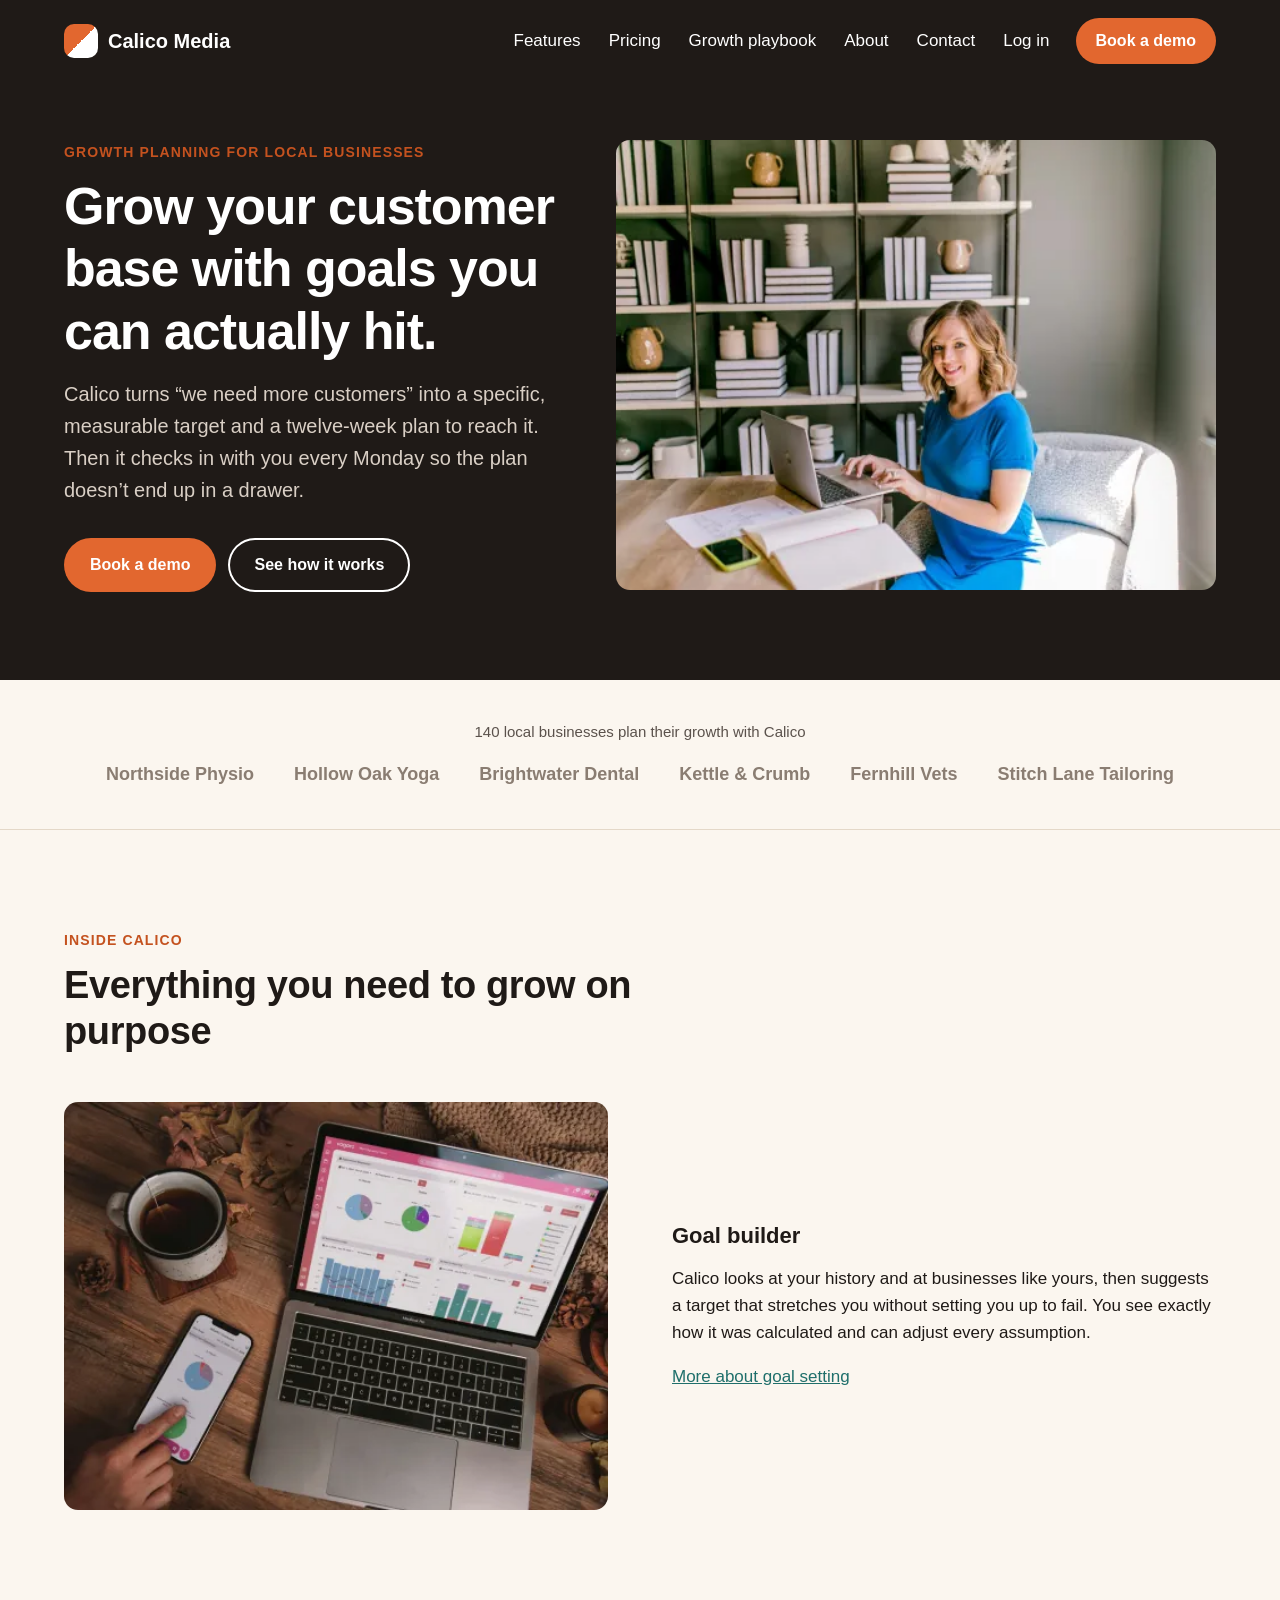
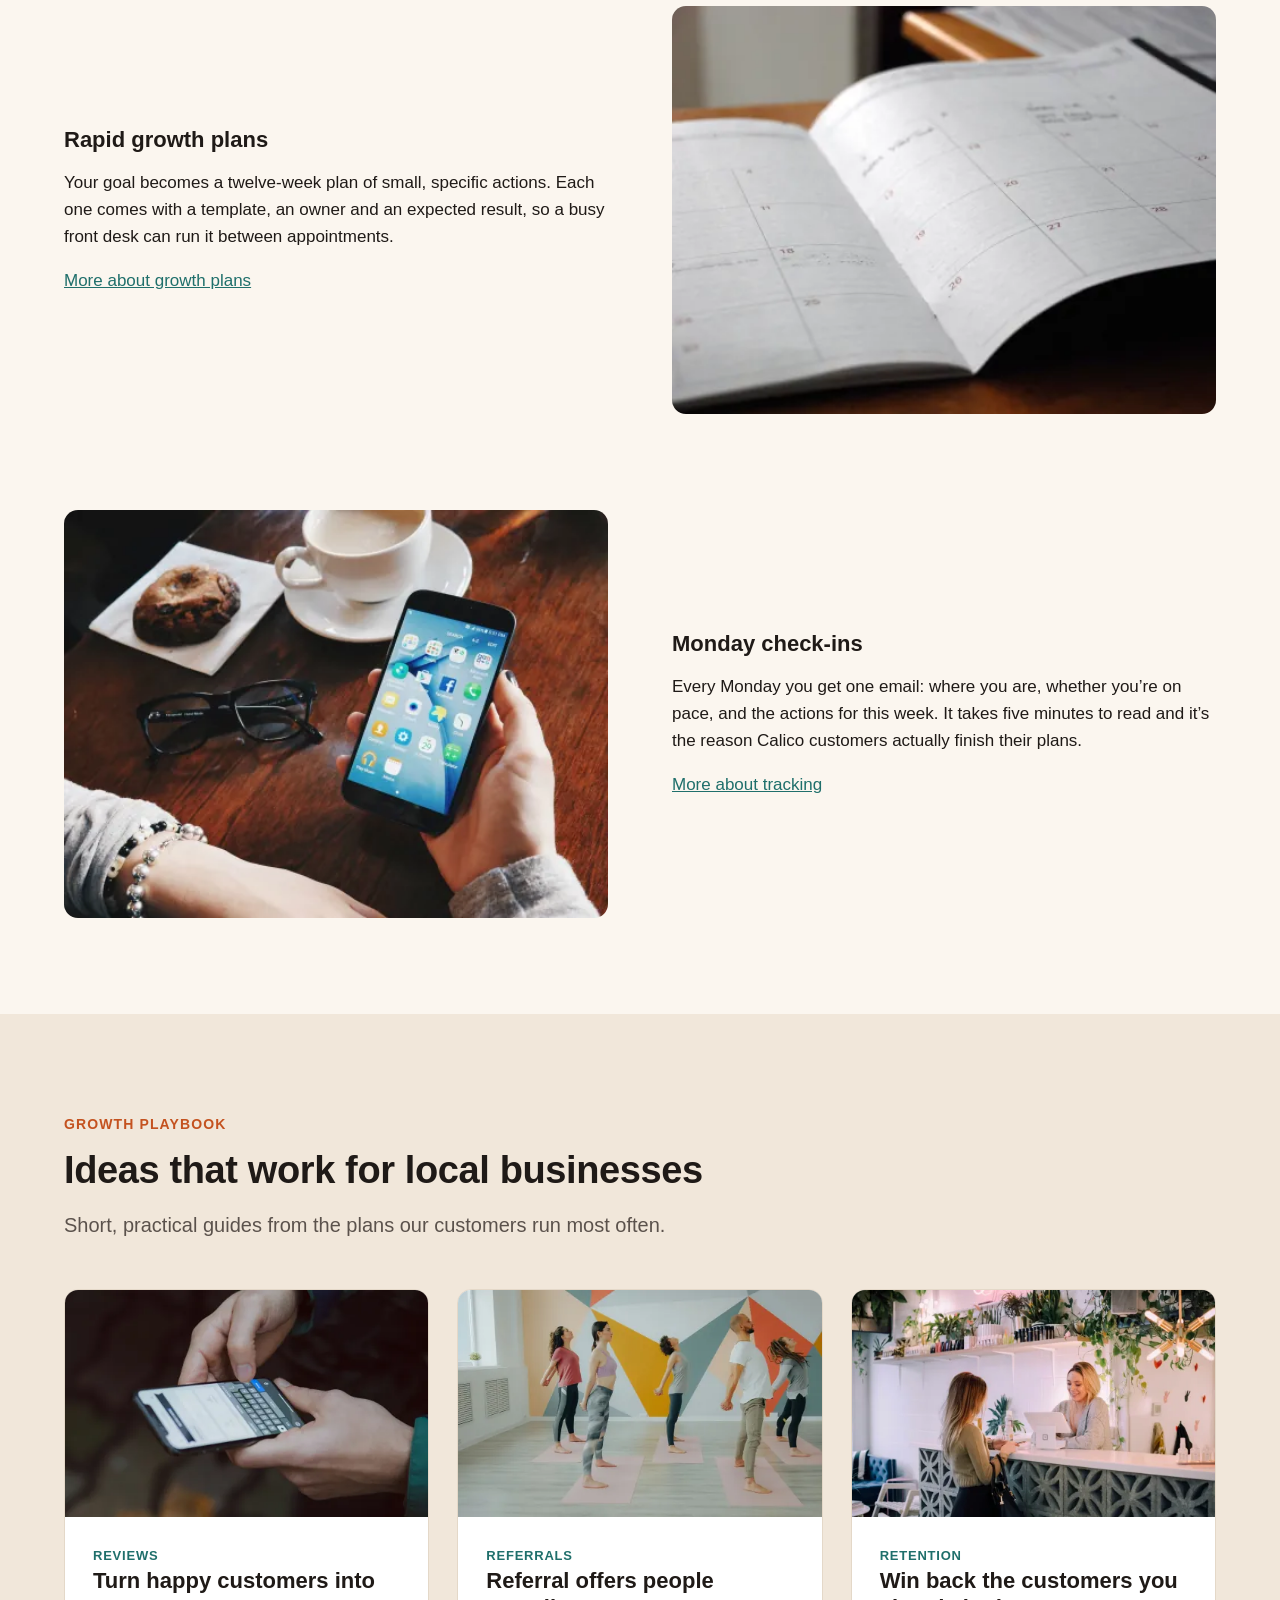
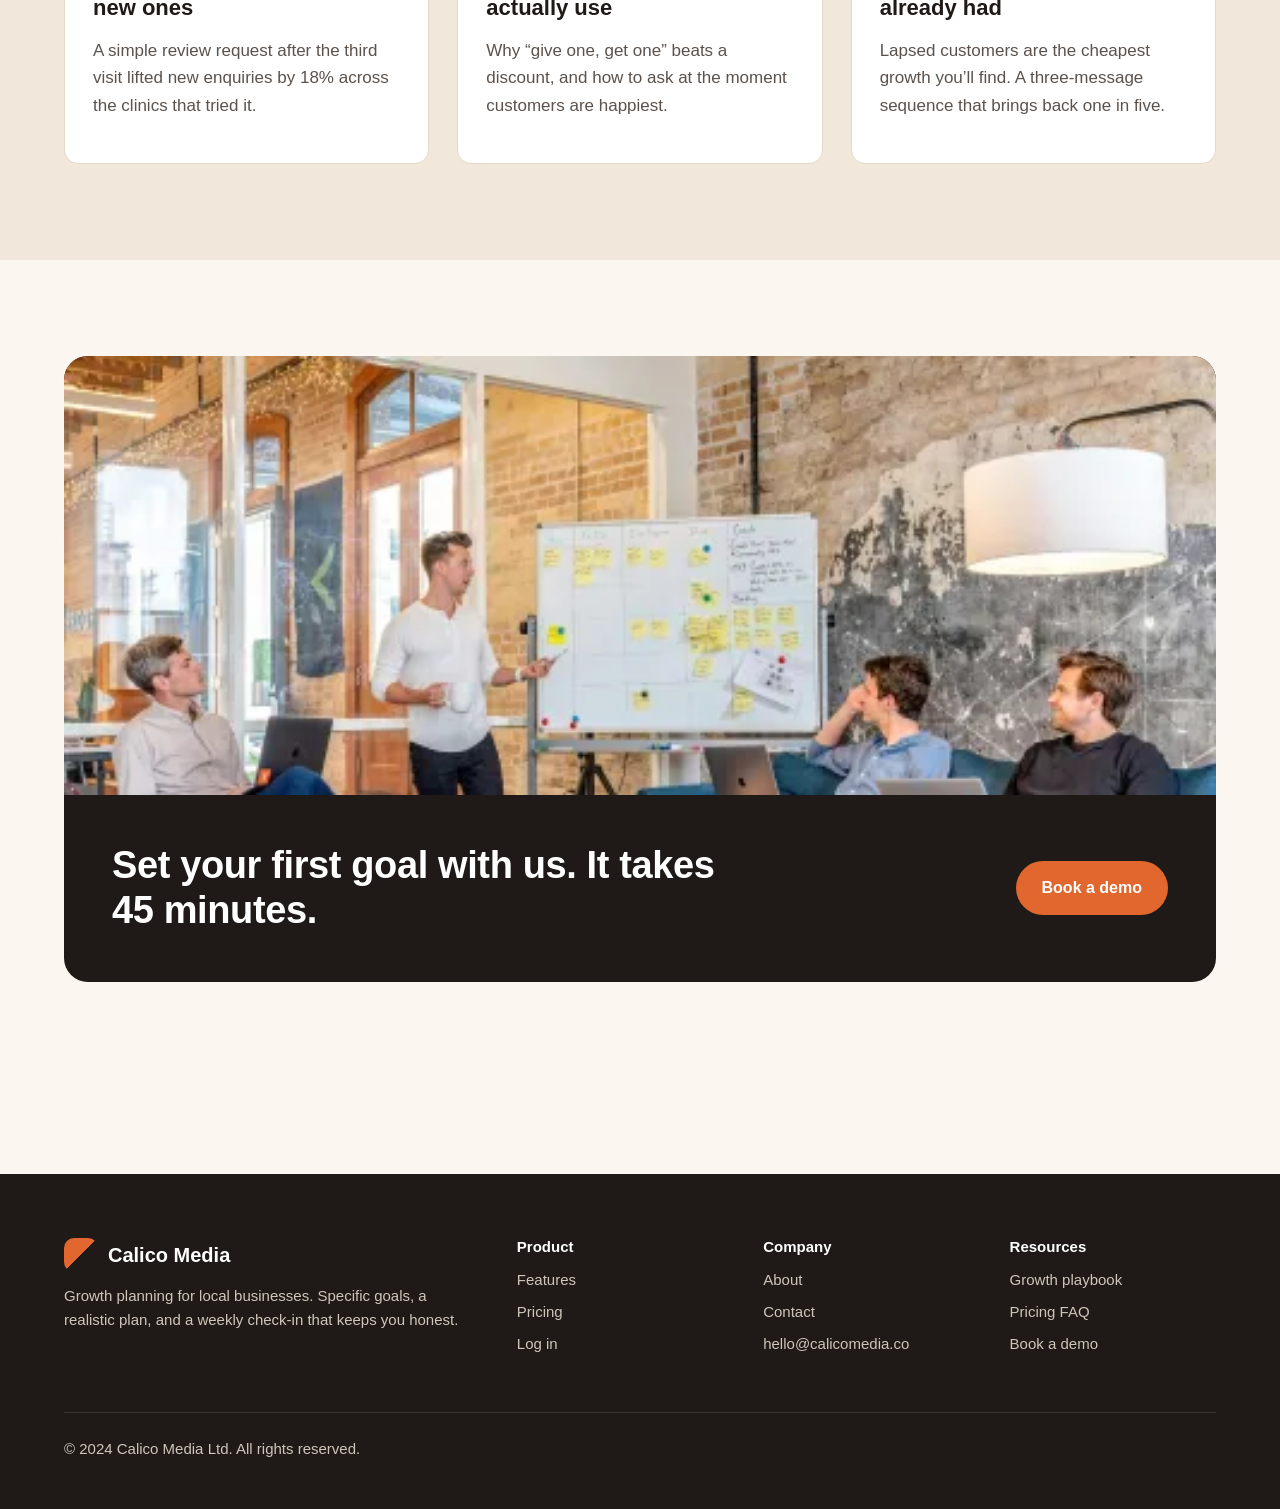
==== public/index.html @ 6758a140 "Update Page Weight" ====
<!DOCTYPE html>
<html lang="en">
<head>
  <meta charset="utf-8">
  <meta name="viewport" content="width=device-width, initial-scale=1">
  <title>Calico Media | Growth planning for local businesses</title>
  <meta name="description" content="Calico helps local businesses grow their customer base with specific, measurable, realistic goals and a rapid growth plan you can run every week.">
  <link rel="stylesheet" href="css/styles.css">
</head>
<body>
  <header class="site-header site-header--home">
    <div class="container">
      <a class="logo" href="index.html"><span class="logo-mark"></span>Calico Media</a>
      <nav aria-label="Main">
        <ul class="nav-links">
          <li><a href="features.html">Features</a></li>
          <li><a href="pricing.html">Pricing</a></li>
          <li><a href="#playbook">Growth playbook</a></li>
          <li><a href="about.html">About</a></li>
          <li><a href="contact.html">Contact</a></li>
          <li><a href="https://app.calicomedia.co/login">Log in</a></li>
          <li><a class="btn" href="contact.html">Book a demo</a></li>
        </ul>
      </nav>
    </div>
  </header>

  <main>
    <section class="hero">
      <div class="container hero-inner">
        <div class="hero-text">
          <span class="eyebrow">Growth planning for local businesses</span>
          <h1>Grow your customer base with goals you can actually hit.</h1>
          <p class="lead">Calico turns &ldquo;we need more customers&rdquo; into a specific, measurable target and a twelve-week plan to reach it. Then it checks in with you every Monday so the plan doesn&rsquo;t end up in a drawer.</p>
          <div class="hero-actions">
            <a class="btn" href="contact.html">Book a demo</a>
            <a class="btn btn--ghost" href="features.html">See how it works</a>
          </div>
        </div>
        <div class="hero-media">
          <img class="hero-image" src="images/hero-weekly-plan.jpg" srcset="images/hero-weekly-plan-480.webp 480w, images/hero-weekly-plan-960.webp 960w, images/hero-weekly-plan-1440.webp 1440w" sizes="(max-width: 1024px) calc(100vw - 48px), 600px" alt="A business owner at her desk with a laptop and an open planner" fetchpriority="high" decoding="async">
        </div>
      </div>
    </section>

    <section class="trust">
      <div class="container">
        <p>140 local businesses plan their growth with Calico</p>
        <ul class="trust-list">
          <li>Northside Physio</li>
          <li>Hollow Oak Yoga</li>
          <li>Brightwater Dental</li>
          <li>Kettle &amp; Crumb</li>
          <li>Fernhill Vets</li>
          <li>Stitch Lane Tailoring</li>
        </ul>
      </div>
    </section>

    <section class="section">
      <div class="container">
        <div class="section-intro">
          <span class="eyebrow">Inside Calico</span>
          <h2>Everything you need to grow on purpose</h2>
        </div>

        <div class="feature-row">
          <div class="feature-media">
            <img src="images/feature-goal-builder.jpg" srcset="images/feature-goal-builder-480.webp 480w, images/feature-goal-builder-960.webp 960w, images/feature-goal-builder-1440.webp 1440w" sizes="(max-width: 768px) calc(100vw - 48px), (max-width: 1199px) calc((100vw - 112px) / 2), 544px" alt="Growth charts on a laptop and phone beside a cup of tea" loading="lazy" decoding="async">
          </div>
          <div>
            <h3>Goal builder</h3>
            <p>Calico looks at your history and at businesses like yours, then suggests a target that stretches you without setting you up to fail. You see exactly how it was calculated and can adjust every assumption.</p>
            <a href="features.html">More about goal setting</a>
          </div>
        </div>

        <div class="feature-row feature-row--reverse">
          <div class="feature-media">
            <img src="images/feature-growth-plan.jpg" srcset="images/feature-growth-plan-480.webp 480w, images/feature-growth-plan-960.webp 960w, images/feature-growth-plan-1440.webp 1440w" sizes="(max-width: 768px) calc(100vw - 48px), (max-width: 1199px) calc((100vw - 112px) / 2), 544px" alt="An open planner showing the weeks ahead" loading="lazy" decoding="async">
          </div>
          <div>
            <h3>Rapid growth plans</h3>
            <p>Your goal becomes a twelve-week plan of small, specific actions. Each one comes with a template, an owner and an expected result, so a busy front desk can run it between appointments.</p>
            <a href="features.html">More about growth plans</a>
          </div>
        </div>

        <div class="feature-row">
          <div class="feature-media">
            <img src="images/feature-monday-checkin.jpg" srcset="images/feature-monday-checkin-480.webp 480w, images/feature-monday-checkin-960.webp 960w, images/feature-monday-checkin-1440.webp 1440w" sizes="(max-width: 768px) calc(100vw - 48px), (max-width: 1199px) calc((100vw - 112px) / 2), 544px" alt="Checking a phone over coffee on a Monday morning" loading="lazy" decoding="async">
          </div>
          <div>
            <h3>Monday check-ins</h3>
            <p>Every Monday you get one email: where you are, whether you&rsquo;re on pace, and the actions for this week. It takes five minutes to read and it&rsquo;s the reason Calico customers actually finish their plans.</p>
            <a href="features.html">More about tracking</a>
          </div>
        </div>
      </div>
    </section>

    <section class="section section--sand" id="playbook">
      <div class="container">
        <div class="section-intro">
          <span class="eyebrow">Growth playbook</span>
          <h2>Ideas that work for local businesses</h2>
          <p class="lead">Short, practical guides from the plans our customers run most often.</p>
        </div>
        <div class="playbook-grid">
          <article class="card">
            <img src="images/playbook-reviews.jpg" srcset="images/playbook-reviews-480.webp 480w, images/playbook-reviews-960.webp 960w, images/playbook-reviews-1440.webp 1440w" sizes="(max-width: 768px) calc(100vw - 48px), (max-width: 1199px) calc((100vw - 104px) / 3), 365px" alt="A customer typing a review on their phone" loading="lazy" decoding="async">
            <div class="card-body">
              <span class="card-tag">Reviews</span>
              <h3>Turn happy customers into new ones</h3>
              <p>A simple review request after the third visit lifted new enquiries by 18% across the clinics that tried it.</p>
            </div>
          </article>
          <article class="card">
            <img src="images/playbook-referrals.jpg" srcset="images/playbook-referrals-480.webp 480w, images/playbook-referrals-960.webp 960w, images/playbook-referrals-1440.webp 1440w" sizes="(max-width: 768px) calc(100vw - 48px), (max-width: 1199px) calc((100vw - 104px) / 3), 365px" alt="A group class stretching together in a yoga studio" loading="lazy" decoding="async">
            <div class="card-body">
              <span class="card-tag">Referrals</span>
              <h3>Referral offers people actually use</h3>
              <p>Why &ldquo;give one, get one&rdquo; beats a discount, and how to ask at the moment customers are happiest.</p>
            </div>
          </article>
          <article class="card">
            <img src="images/playbook-rebooking.jpg" srcset="images/playbook-rebooking-480.webp 480w, images/playbook-rebooking-960.webp 960w, images/playbook-rebooking-1440.webp 1440w" sizes="(max-width: 768px) calc(100vw - 48px), (max-width: 1199px) calc((100vw - 104px) / 3), 365px" alt="A customer at the front desk booking her next visit" loading="lazy" decoding="async">
            <div class="card-body">
              <span class="card-tag">Retention</span>
              <h3>Win back the customers you already had</h3>
              <p>Lapsed customers are the cheapest growth you&rsquo;ll find. A three-message sequence that brings back one in five.</p>
            </div>
          </article>
        </div>
      </div>
    </section>

    <section class="section">
      <div class="container">
        <div class="cta-band">
          <img src="images/team-workshop.jpg" srcset="images/team-workshop-480.webp 480w, images/team-workshop-960.webp 960w, images/team-workshop-1440.webp 1440w" sizes="(max-width: 1199px) calc(100vw - 48px), 1152px" alt="The Calico Media team planning around a whiteboard" loading="lazy" decoding="async">
          <div class="cta-body">
            <h2>Set your first goal with us. It takes 45 minutes.</h2>
            <a class="btn" href="contact.html">Book a demo</a>
          </div>
        </div>
      </div>
    </section>
  </main>

  <footer class="site-footer">
    <div class="container">
      <div class="footer-grid">
        <div>
          <a class="logo" href="index.html"><span class="logo-mark"></span>Calico Media</a>
          <p>Growth planning for local businesses. Specific goals, a realistic plan, and a weekly check-in that keeps you honest.</p>
        </div>
        <div>
          <h4>Product</h4>
          <ul>
            <li><a href="features.html">Features</a></li>
            <li><a href="pricing.html">Pricing</a></li>
            <li><a href="https://app.calicomedia.co/login">Log in</a></li>
          </ul>
        </div>
        <div>
          <h4>Company</h4>
          <ul>
            <li><a href="about.html">About</a></li>
            <li><a href="contact.html">Contact</a></li>
            <li><a href="mailto:hello@calicomedia.co">hello@calicomedia.co</a></li>
          </ul>
        </div>
        <div>
          <h4>Resources</h4>
          <ul>
            <li><a href="index.html#playbook">Growth playbook</a></li>
            <li><a href="pricing.html#faq">Pricing FAQ</a></li>
            <li><a href="contact.html">Book a demo</a></li>
          </ul>
        </div>
      </div>
      <div class="footer-bottom">
        <p>&copy; 2024 Calico Media Ltd. All rights reserved.</p>
      </div>
    </div>
  </footer>
</body>
</html>
---- public/css/styles.css ----
/* Calico Media marketing site */

@font-face {
  font-family: 'Inter';
  font-style: normal;
  font-weight: 100 900;
  font-display: swap;
  src: url('../fonts/inter-latin-variable.woff2') format('woff2');
}

:root {
  --ink: #1f1a17;
  --ink-soft: #5b524c;
  --cream: #fbf6ef;
  --sand: #f1e7da;
  --white: #ffffff;
  --orange: #e2672f;
  --orange-dark: #c4521f;
  --teal: #1f6f6b;
  --line: #e4d8c8;
  --radius: 14px;
}

*,
*::before,
*::after {
  box-sizing: border-box;
}

body {
  margin: 0;
  font-family: 'Inter', -apple-system, BlinkMacSystemFont, 'Segoe UI', sans-serif;
  font-weight: 400;
  font-size: 17px;
  line-height: 1.6;
  color: var(--ink);
  background: var(--cream);
}

h1,
h2,
h3,
h4 {
  font-weight: 700;
  line-height: 1.2;
  margin: 0 0 16px;
}

h1 {
  font-size: 52px;
  letter-spacing: -0.02em;
}

h2 {
  font-size: 38px;
  letter-spacing: -0.01em;
}

h3 {
  font-size: 22px;
}

p {
  margin: 0 0 16px;
}

a {
  color: var(--teal);
}

img {
  max-width: 100%;
}

.container {
  max-width: 1200px;
  margin: 0 auto;
  padding: 0 24px;
}

.section {
  padding: 96px 0;
}

.section--sand {
  background: var(--sand);
}

.eyebrow {
  display: inline-block;
  font-size: 14px;
  font-weight: 700;
  letter-spacing: 0.08em;
  text-transform: uppercase;
  color: var(--orange-dark);
  margin-bottom: 12px;
}

.lead {
  font-size: 20px;
  color: var(--ink-soft);
  max-width: 640px;
}

.section-intro {
  max-width: 680px;
  margin-bottom: 48px;
}

.btn {
  display: inline-block;
  padding: 14px 26px;
  border-radius: 999px;
  background: var(--orange);
  color: var(--white);
  font-weight: 700;
  text-decoration: none;
  border: 0;
  font-size: 16px;
  font-family: inherit;
  cursor: pointer;
}

.btn:hover {
  background: var(--orange-dark);
}

.btn--ghost {
  background: transparent;
  color: inherit;
  box-shadow: inset 0 0 0 2px currentColor;
}

.btn--ghost:hover {
  background: rgba(255, 255, 255, 0.1);
}

/* Header */

.site-header {
  background: var(--white);
  border-bottom: 1px solid var(--line);
}

.site-header .container {
  display: flex;
  flex-wrap: wrap;
  align-items: center;
  justify-content: space-between;
  gap: 12px 32px;
  padding-top: 18px;
  padding-bottom: 18px;
}

.logo {
  display: flex;
  align-items: center;
  gap: 10px;
  flex-shrink: 0;
  font-size: 20px;
  font-weight: 700;
  color: var(--ink);
  text-decoration: none;
}

.logo-mark {
  width: 34px;
  height: 34px;
  border-radius: 10px;
  background: linear-gradient(135deg, var(--orange) 0%, var(--orange) 50%, var(--ink) 50%, var(--ink) 100%);
}

.nav-links {
  display: flex;
  flex-wrap: wrap;
  align-items: center;
  gap: 8px 28px;
  list-style: none;
  margin: 0;
  padding: 0;
}

.nav-links a {
  color: var(--ink);
  text-decoration: none;
}

.nav-links a:hover,
.nav-links a[aria-current='page'] {
  color: var(--orange-dark);
}

.site-header--home {
  background: var(--ink);
  border-bottom: 0;
}

.site-header--home .logo,
.site-header--home .nav-links a {
  color: var(--white);
}

.site-header--home .logo-mark {
  background: linear-gradient(135deg, var(--orange) 0%, var(--orange) 50%, var(--white) 50%, var(--white) 100%);
}

.site-header--home .container {
  flex-wrap: nowrap;
}

.site-header--home nav {
  min-width: 0;
}

.site-header--home .nav-links {
  flex-wrap: nowrap;
  gap: 0;
}

.site-header--home .nav-links li {
  min-width: 0;
}

.site-header--home .nav-links a {
  display: block;
  padding: 0 14px;
  white-space: nowrap;
}

.site-header--home .nav-links li:last-child {
  flex-shrink: 0;
}

.site-header--home .nav-links .btn {
  margin-left: 12px;
  padding: 10px 20px;
}

/* Home hero */

.hero {
  background: var(--ink);
  color: var(--white);
  padding: 56px 0 88px;
}

.hero-inner {
  display: flex;
  align-items: center;
  gap: 56px;
}

.hero-text {
  flex: 1;
}

.hero-text .lead {
  color: #d9cfc5;
}

.hero-actions {
  display: flex;
  flex-wrap: wrap;
  gap: 12px;
  margin-top: 32px;
}

.hero-media {
  width: 600px;
  flex-shrink: 0;
}

.hero-image {
  width: 100%;
  aspect-ratio: 4 / 3;
  object-fit: cover;
  border-radius: var(--radius);
  display: block;
}

/* Trust strip */

.trust {
  padding: 40px 0;
  border-bottom: 1px solid var(--line);
  text-align: center;
}

.trust p {
  color: var(--ink-soft);
  font-size: 15px;
}

.trust-list {
  display: flex;
  flex-wrap: wrap;
  justify-content: center;
  gap: 12px 40px;
  list-style: none;
  margin: 0;
  padding: 0;
  font-weight: 700;
  font-size: 18px;
  color: #8a7d72;
}

/* Steps */

.steps {
  display: grid;
  grid-template-columns: repeat(auto-fit, minmax(240px, 1fr));
  gap: 24px;
}

.step {
  background: var(--white);
  border: 1px solid var(--line);
  border-radius: var(--radius);
  padding: 32px;
}

.step-number {
  display: inline-flex;
  align-items: center;
  justify-content: center;
  width: 40px;
  height: 40px;
  border-radius: 50%;
  background: var(--sand);
  color: var(--orange-dark);
  font-weight: 700;
  margin-bottom: 16px;
}

/* Check list */

.check-list {
  list-style: none;
  margin: 24px 0 0;
  padding: 0;
}

.check-list li {
  position: relative;
  padding-left: 32px;
  margin-bottom: 14px;
}

.check-list li::before {
  content: '';
  position: absolute;
  left: 0;
  top: 6px;
  width: 16px;
  height: 16px;
  border-radius: 50%;
  background: var(--teal);
  box-shadow: inset 0 0 0 4px #cfe6e4;
}

/* FAQ */

.faq {
  max-width: 820px;
}

.faq details {
  border-top: 1px solid var(--line);
  padding: 20px 0;
}

.faq details:last-child {
  border-bottom: 1px solid var(--line);
}

.faq summary {
  font-weight: 700;
  font-size: 19px;
  cursor: pointer;
}

.faq details p {
  margin-top: 12px;
  color: var(--ink-soft);
}

/* Feature rows */

.feature-row {
  display: grid;
  grid-template-columns: 1fr 1fr;
  gap: 64px;
  align-items: center;
  margin-bottom: 96px;
}

.feature-row:last-child {
  margin-bottom: 0;
}

.feature-row--reverse .feature-media {
  order: 2;
}

.feature-media img {
  display: block;
  width: 100%;
  aspect-ratio: 4 / 3;
  object-fit: cover;
  border-radius: var(--radius);
}

/* Playbook */

.playbook-grid {
  display: grid;
  grid-template-columns: repeat(auto-fit, minmax(300px, 1fr));
  gap: 28px;
}

/* Card grid */

.card-grid {
  display: grid;
  grid-template-columns: repeat(3, 1fr);
  gap: 28px;
}

.card {
  background: var(--white);
  border: 1px solid var(--line);
  border-radius: var(--radius);
  overflow: hidden;
}

.card img {
  display: block;
  width: 100%;
  aspect-ratio: 16 / 10;
  object-fit: cover;
}

.card-body {
  padding: 24px 28px 28px;
}

.card-body p {
  color: var(--ink-soft);
}

.card-tag {
  font-size: 13px;
  font-weight: 700;
  text-transform: uppercase;
  letter-spacing: 0.06em;
  color: var(--teal);
}

.icon-dot {
  width: 44px;
  height: 44px;
  border-radius: 12px;
  background: var(--sand);
  margin-bottom: 18px;
  position: relative;
}

.icon-dot::after {
  content: '';
  position: absolute;
  inset: 13px;
  border-radius: 50%;
  background: var(--orange);
}

/* CTA band */

.cta-band {
  background: var(--ink);
  color: var(--white);
  border-radius: 24px;
  overflow: hidden;
}

.cta-band img {
  display: block;
  width: 100%;
  aspect-ratio: 21 / 8;
  object-fit: cover;
}

.cta-body {
  padding: 48px;
  display: flex;
  flex-wrap: wrap;
  align-items: center;
  justify-content: space-between;
  gap: 24px;
}

.cta-body h2 {
  margin: 0;
  max-width: 620px;
}

/* Page header (inner pages) */

.page-header {
  padding: 80px 0 56px;
  border-bottom: 1px solid var(--line);
}

/* Pricing */

.pricing-grid {
  display: grid;
  grid-template-columns: repeat(auto-fit, minmax(260px, 1fr));
  gap: 24px;
  align-items: stretch;
}

.pricing-card {
  background: var(--white);
  border: 1px solid var(--line);
  border-radius: var(--radius);
  padding: 36px 32px;
  display: flex;
  flex-direction: column;
}

.pricing-card--featured {
  border: 2px solid var(--orange);
  box-shadow: 0 24px 48px rgba(226, 103, 47, 0.14);
}

.plan-badge {
  align-self: flex-start;
  font-size: 13px;
  font-weight: 700;
  background: var(--orange);
  color: var(--white);
  border-radius: 999px;
  padding: 4px 12px;
  margin-bottom: 16px;
}

.price {
  font-size: 48px;
  font-weight: 700;
  margin: 8px 0 4px;
}

.price small {
  font-size: 17px;
  font-weight: 400;
  color: var(--ink-soft);
}

.pricing-card .check-list {
  flex: 1;
  margin-bottom: 28px;
}

.pricing-card .btn {
  text-align: center;
}

.pricing-note {
  margin-top: 32px;
  color: var(--ink-soft);
  font-size: 15px;
}

/* About */

.stats {
  display: grid;
  grid-template-columns: repeat(auto-fit, minmax(160px, 1fr));
  gap: 16px;
}

.stat {
  background: var(--white);
  border: 1px solid var(--line);
  border-radius: var(--radius);
  padding: 28px 20px;
}

.stat-number {
  display: block;
  font-size: 48px;
  font-weight: 700;
  color: var(--orange-dark);
}

.stat-label {
  display: block;
  font-size: 15px;
  color: var(--ink-soft);
}

.prose {
  max-width: 720px;
}

.team-grid {
  display: grid;
  grid-template-columns: repeat(auto-fit, minmax(220px, 1fr));
  gap: 24px;
}

.person {
  background: var(--white);
  border: 1px solid var(--line);
  border-radius: var(--radius);
  padding: 28px;
}

.avatar {
  width: 56px;
  height: 56px;
  border-radius: 50%;
  background: var(--sand);
  color: var(--orange-dark);
  display: flex;
  align-items: center;
  justify-content: center;
  font-weight: 700;
  margin-bottom: 16px;
}

.person p {
  color: var(--ink-soft);
  font-size: 15px;
  margin: 0;
}

/* Contact */

.contact-layout {
  display: grid;
  grid-template-columns: 3fr 2fr;
  gap: 64px;
}

.contact-form label {
  display: block;
  font-weight: 700;
  margin-bottom: 6px;
}

.contact-form input,
.contact-form textarea {
  display: block;
  width: 100%;
  font: inherit;
  padding: 12px 14px;
  border: 1px solid var(--line);
  border-radius: 10px;
  background: var(--white);
  margin-bottom: 20px;
}

.contact-form textarea {
  min-height: 160px;
  resize: vertical;
}

.form-status {
  margin-top: 16px;
  font-weight: 700;
}

.form-status--success {
  color: var(--teal);
}

.form-status--error {
  color: #b3261e;
}

.contact-aside {
  background: var(--white);
  border: 1px solid var(--line);
  border-radius: var(--radius);
  padding: 32px;
  align-self: start;
}

.contact-aside h3 {
  font-size: 18px;
  margin-top: 24px;
  margin-bottom: 6px;
}

.contact-aside h3:first-child {
  margin-top: 0;
}

.contact-aside p {
  color: var(--ink-soft);
  margin: 0;
}

/* Footer */

.site-footer {
  background: var(--ink);
  color: #cfc5bb;
  padding: 64px 0 32px;
  margin-top: 96px;
  font-size: 15px;
}

.footer-grid {
  display: grid;
  grid-template-columns: 2fr 1fr 1fr 1fr;
  gap: 40px;
}

.site-footer h4 {
  color: var(--white);
  font-size: 15px;
  margin-bottom: 12px;
}

.site-footer ul {
  list-style: none;
  margin: 0;
  padding: 0;
}

.site-footer li {
  margin-bottom: 8px;
}

.site-footer a {
  color: #cfc5bb;
  text-decoration: none;
}

.site-footer a:hover {
  color: var(--white);
}

.site-footer .logo {
  color: var(--white);
  margin-bottom: 12px;
}

.footer-bottom {
  border-top: 1px solid #3a322d;
  margin-top: 48px;
  padding-top: 24px;
}

@media (max-width: 1100px) {
  .site-header--home .container {
    flex-wrap: wrap;
  }

  .site-header--home nav {
    width: 100%;
  }

  .site-header--home .nav-links {
    flex-wrap: wrap;
    gap: 8px 12px;
  }

  .site-header--home .nav-links a {
    padding: 0 8px;
  }
}

@media (max-width: 1024px) {
  .hero-inner {
    flex-direction: column;
    align-items: stretch;
    gap: 32px;
  }

  .hero-media {
    width: 100%;
  }
}

@media (max-width: 768px) {
  h1 {
    font-size: 40px;
  }

  h2 {
    font-size: 30px;
  }

  .section {
    padding: 64px 0;
  }

  .feature-row {
    grid-template-columns: 1fr;
    gap: 32px;
    margin-bottom: 64px;
  }

  .feature-row--reverse .feature-media {
    order: 0;
  }

  .card-grid {
    grid-template-columns: 1fr;
  }

  .contact-layout {
    grid-template-columns: 1fr;
    gap: 40px;
  }

  .footer-grid {
    grid-template-columns: 1fr 1fr;
  }
}

@media (max-width: 480px) {
  h1 {
    font-size: 34px;
  }

  .card-grid {
    grid-template-columns: 1fr;
  }

  .cta-body {
    padding: 32px 24px;
  }

  .footer-grid {
    grid-template-columns: 1fr;
  }
}
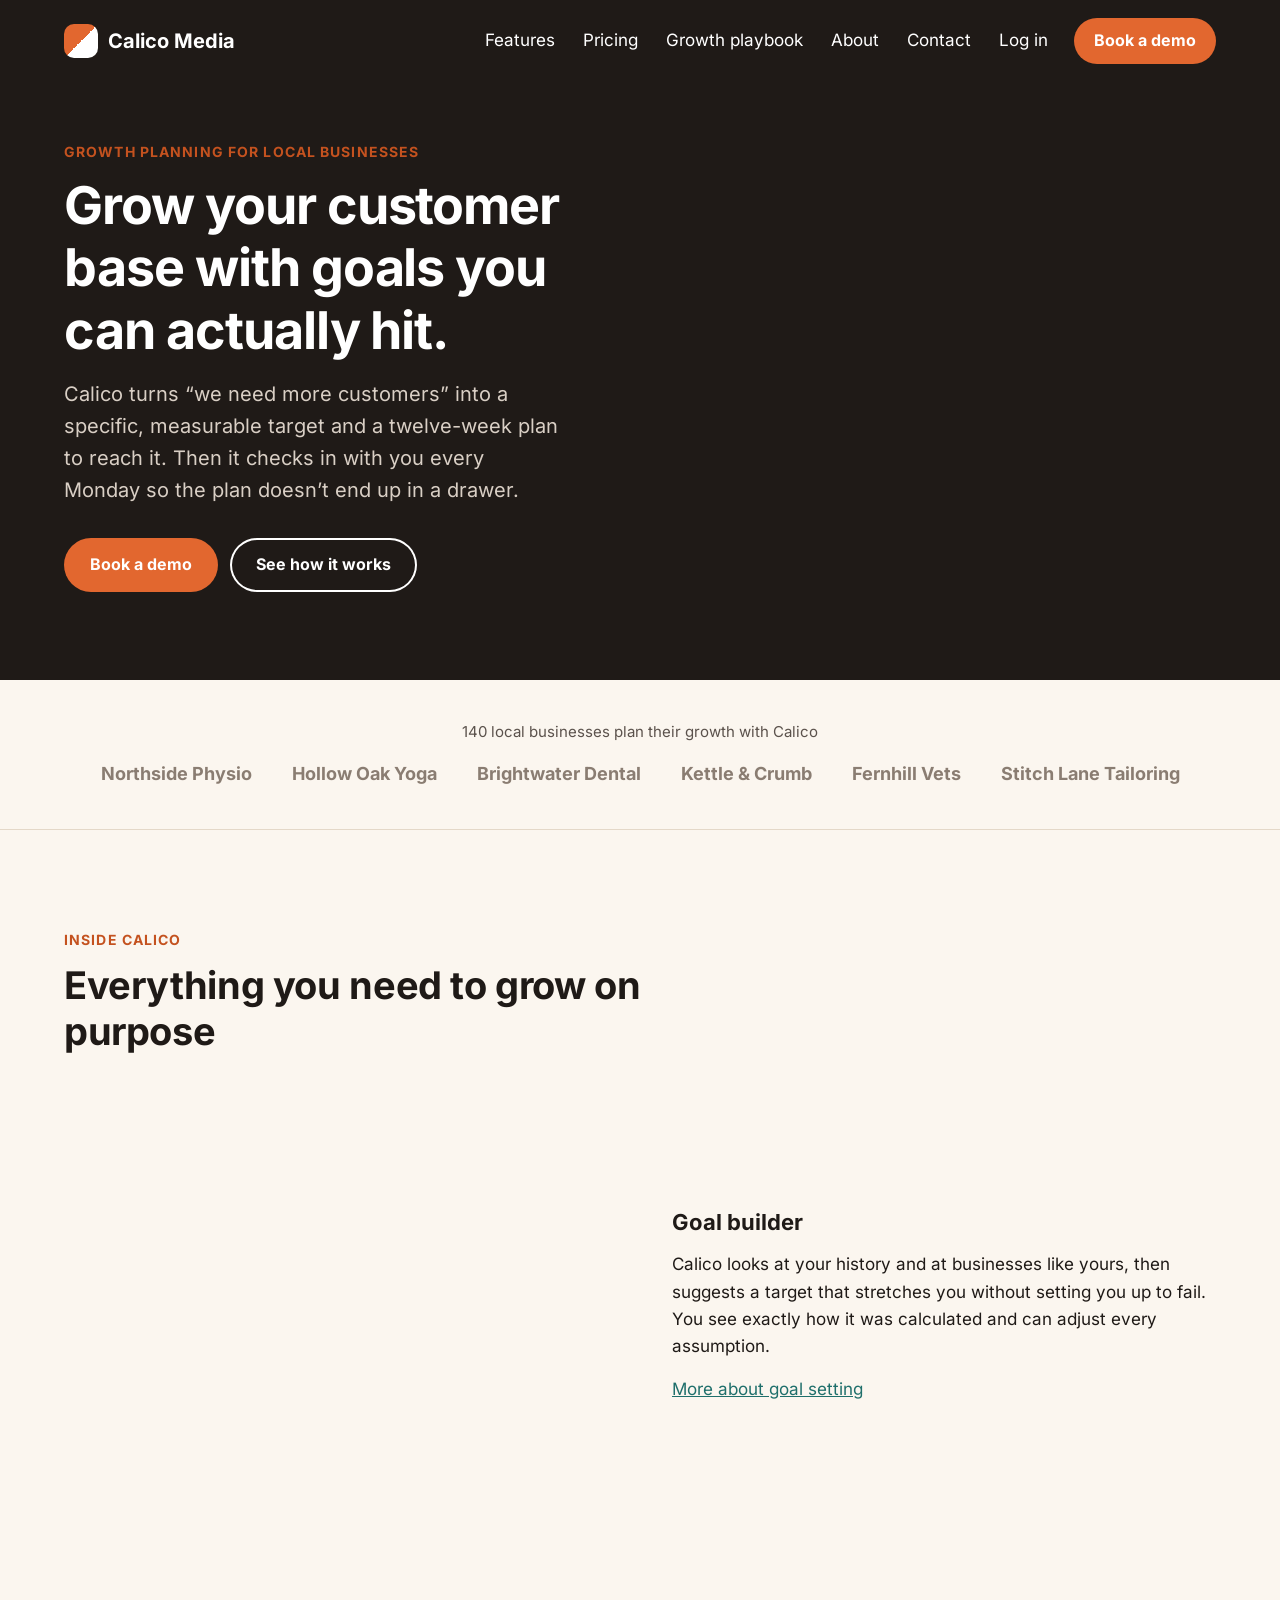
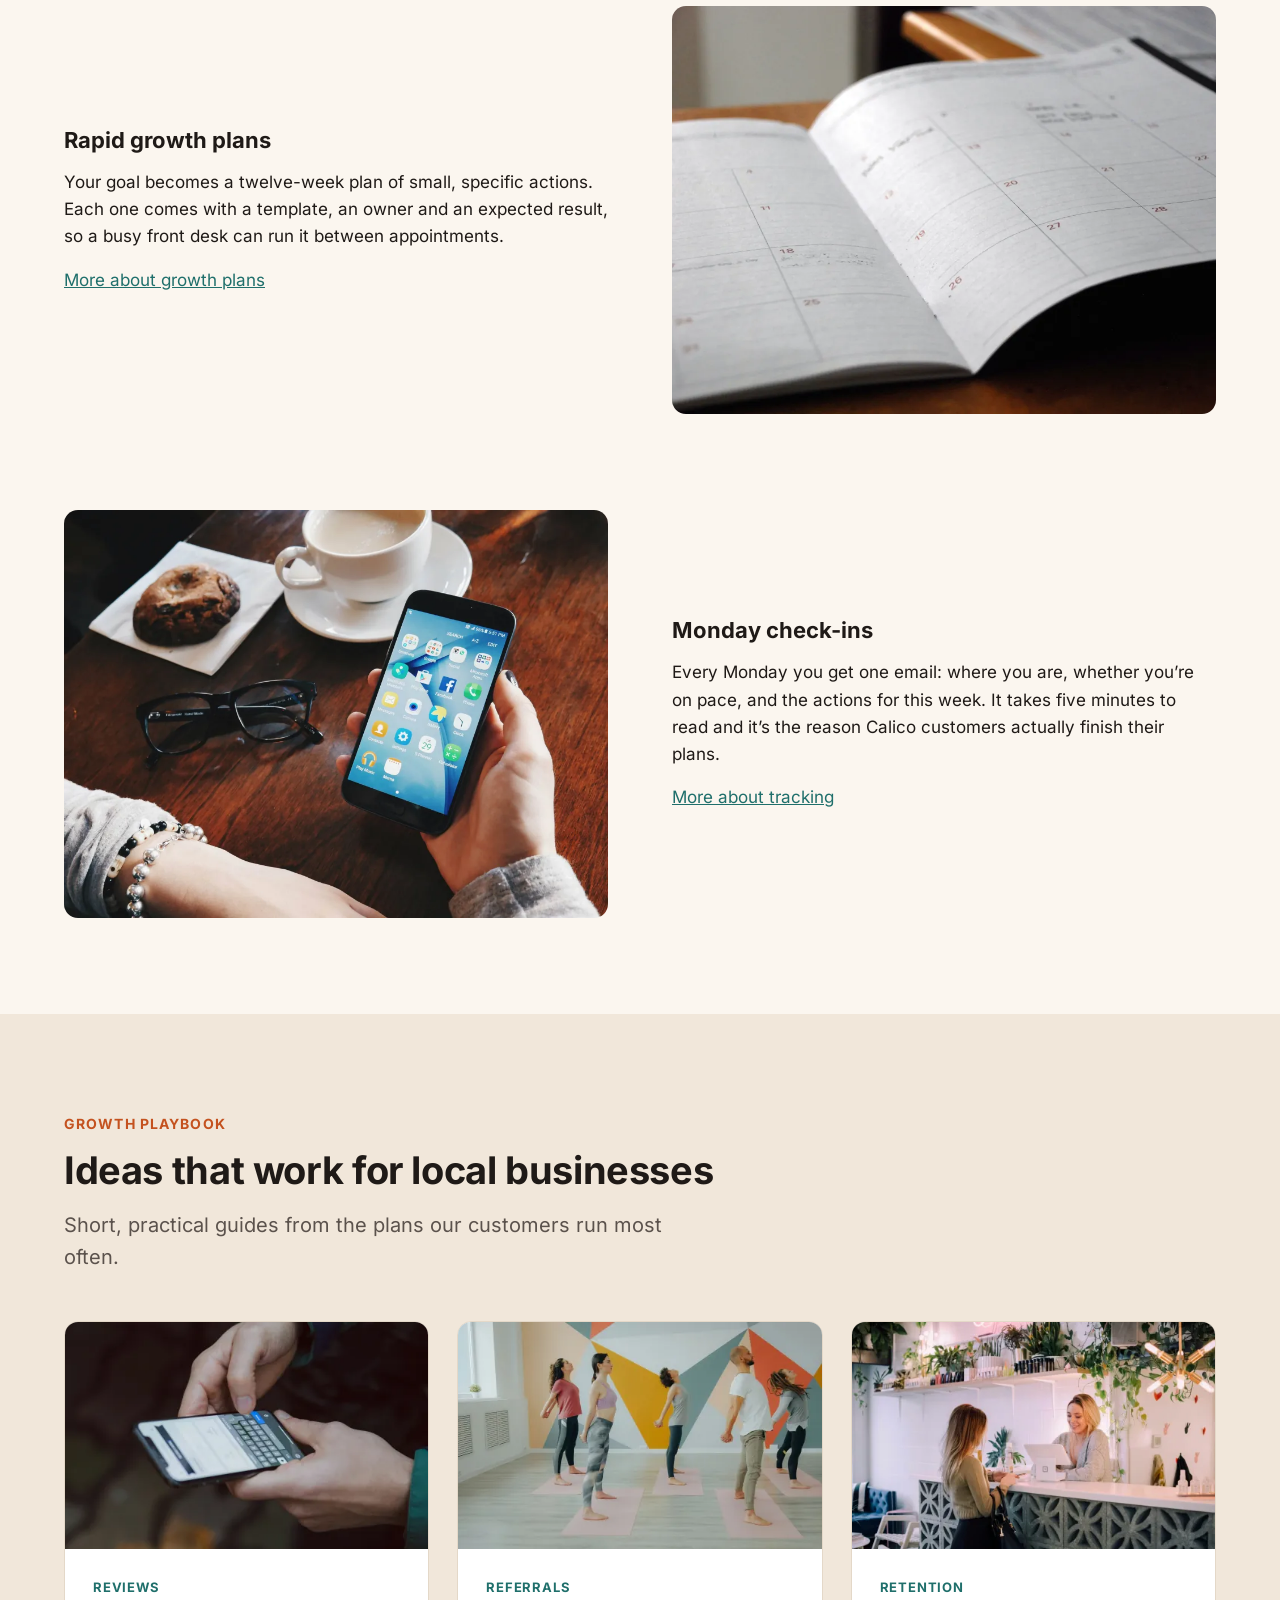
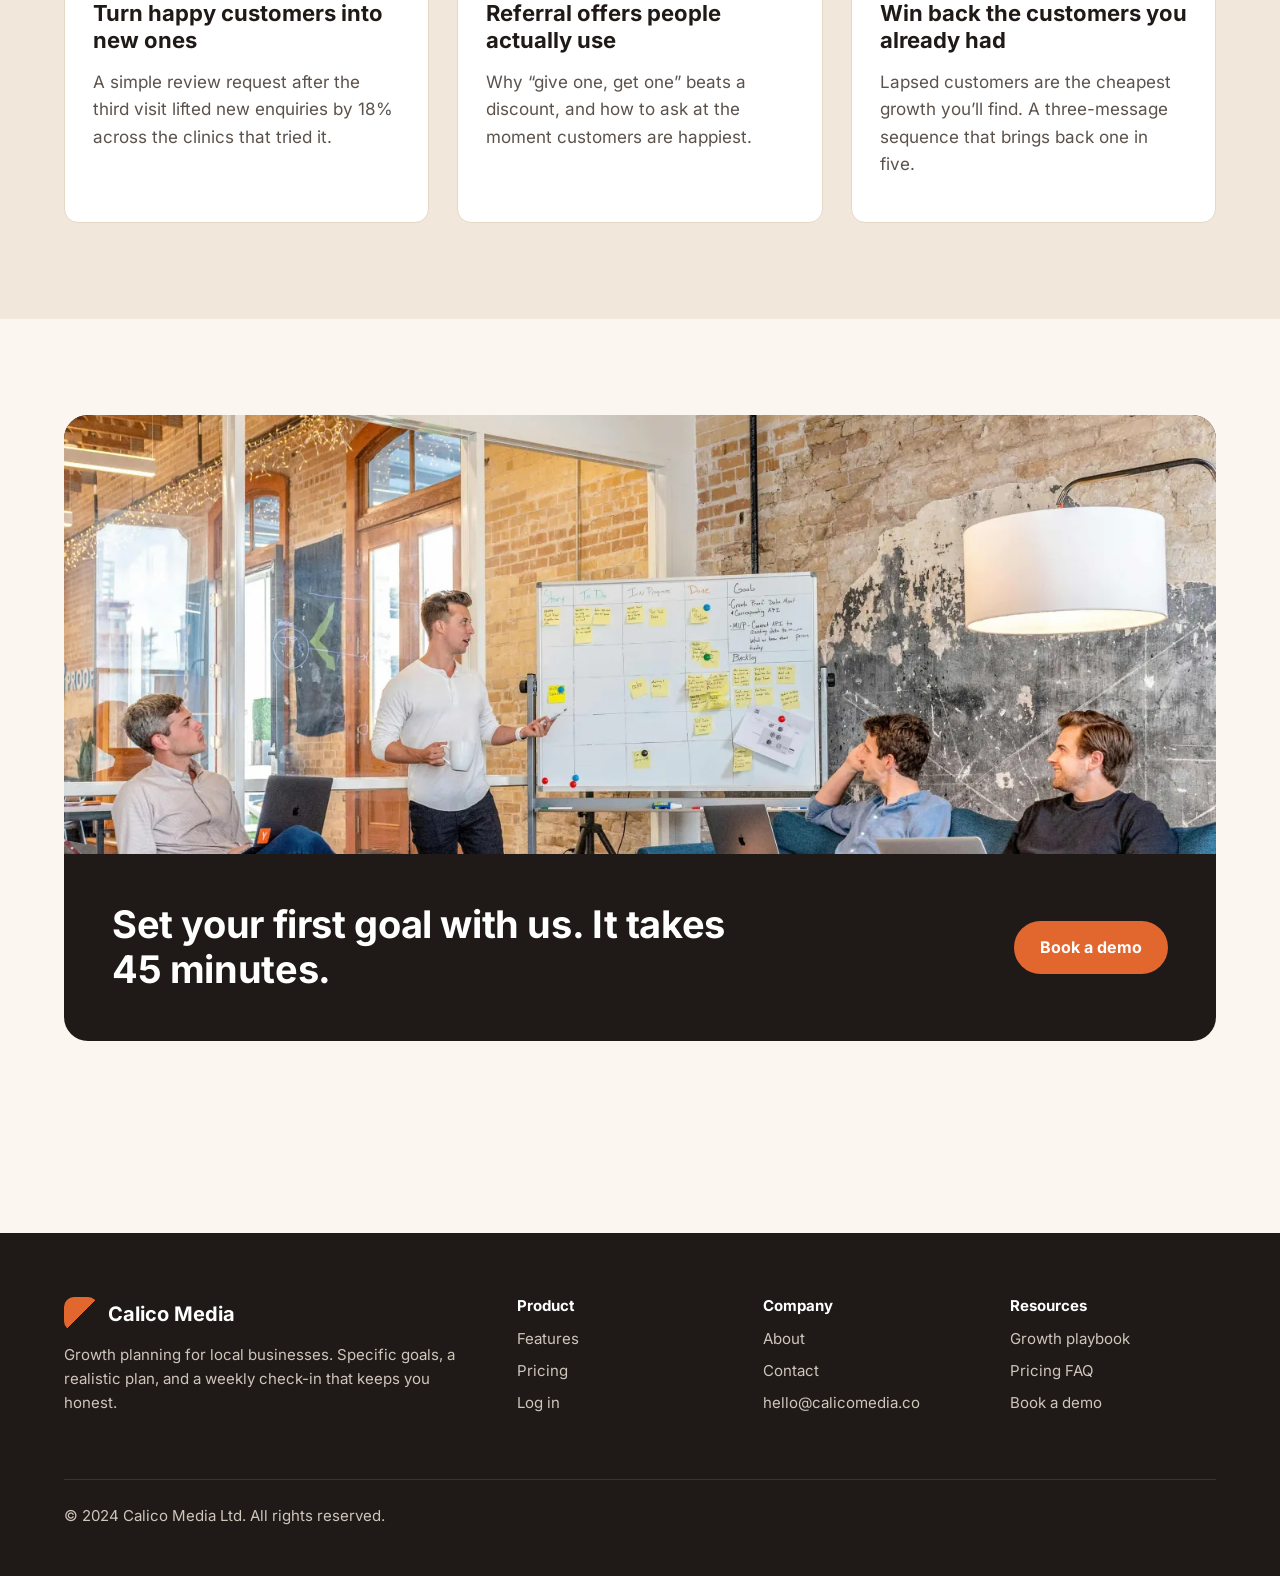
==== commit 6951cb7c: "Update Deleted Original Big Images" ====
--- a/public/index.html
+++ b/public/index.html
@@ -38,7 +38,7 @@
           </div>
         </div>
         <div class="hero-media">
-          <img class="hero-image" src="images/hero-weekly-plan.jpg" srcset="images/hero-weekly-plan-480.webp 480w, images/hero-weekly-plan-960.webp 960w, images/hero-weekly-plan-1440.webp 1440w" sizes="(max-width: 1024px) calc(100vw - 48px), 600px" alt="A business owner at her desk with a laptop and an open planner" fetchpriority="high" decoding="async">
+          <img class="hero-image" src="images/hero-weekly-plan-960.webp" srcset="images/hero-weekly-plan-480.webp 480w, images/hero-weekly-plan-960.webp 960w, images/hero-weekly-plan-1440.webp 1440w" sizes="(max-width: 1024px) calc(100vw - 48px), 600px" alt="A business owner at her desk with a laptop and an open planner" fetchpriority="high" decoding="async">
         </div>
       </div>
     </section>
@@ -66,7 +66,7 @@
 
         <div class="feature-row">
           <div class="feature-media">
-            <img src="images/feature-goal-builder.jpg" srcset="images/feature-goal-builder-480.webp 480w, images/feature-goal-builder-960.webp 960w, images/feature-goal-builder-1440.webp 1440w" sizes="(max-width: 768px) calc(100vw - 48px), (max-width: 1199px) calc((100vw - 112px) / 2), 544px" alt="Growth charts on a laptop and phone beside a cup of tea" loading="lazy" decoding="async">
+            <img src="images/feature-goal-builder-960.webp" srcset="images/feature-goal-builder-480.webp 480w, images/feature-goal-builder-960.webp 960w, images/feature-goal-builder-1440.webp 1440w" sizes="(max-width: 768px) calc(100vw - 48px), (max-width: 1199px) calc((100vw - 112px) / 2), 544px" alt="Growth charts on a laptop and phone beside a cup of tea" loading="lazy" decoding="async">
           </div>
           <div>
             <h3>Goal builder</h3>
@@ -77,7 +77,7 @@
 
         <div class="feature-row feature-row--reverse">
           <div class="feature-media">
-            <img src="images/feature-growth-plan.jpg" srcset="images/feature-growth-plan-480.webp 480w, images/feature-growth-plan-960.webp 960w, images/feature-growth-plan-1440.webp 1440w" sizes="(max-width: 768px) calc(100vw - 48px), (max-width: 1199px) calc((100vw - 112px) / 2), 544px" alt="An open planner showing the weeks ahead" loading="lazy" decoding="async">
+            <img src="images/feature-growth-plan-960.webp" srcset="images/feature-growth-plan-480.webp 480w, images/feature-growth-plan-960.webp 960w, images/feature-growth-plan-1440.webp 1440w" sizes="(max-width: 768px) calc(100vw - 48px), (max-width: 1199px) calc((100vw - 112px) / 2), 544px" alt="An open planner showing the weeks ahead" loading="lazy" decoding="async">
           </div>
           <div>
             <h3>Rapid growth plans</h3>
@@ -88,7 +88,7 @@
 
         <div class="feature-row">
           <div class="feature-media">
-            <img src="images/feature-monday-checkin.jpg" srcset="images/feature-monday-checkin-480.webp 480w, images/feature-monday-checkin-960.webp 960w, images/feature-monday-checkin-1440.webp 1440w" sizes="(max-width: 768px) calc(100vw - 48px), (max-width: 1199px) calc((100vw - 112px) / 2), 544px" alt="Checking a phone over coffee on a Monday morning" loading="lazy" decoding="async">
+            <img src="images/feature-monday-checkin-960.webp" srcset="images/feature-monday-checkin-480.webp 480w, images/feature-monday-checkin-960.webp 960w, images/feature-monday-checkin-1440.webp 1440w" sizes="(max-width: 768px) calc(100vw - 48px), (max-width: 1199px) calc((100vw - 112px) / 2), 544px" alt="Checking a phone over coffee on a Monday morning" loading="lazy" decoding="async">
           </div>
           <div>
             <h3>Monday check-ins</h3>
@@ -108,7 +108,7 @@
         </div>
         <div class="playbook-grid">
           <article class="card">
-            <img src="images/playbook-reviews.jpg" srcset="images/playbook-reviews-480.webp 480w, images/playbook-reviews-960.webp 960w, images/playbook-reviews-1440.webp 1440w" sizes="(max-width: 768px) calc(100vw - 48px), (max-width: 1199px) calc((100vw - 104px) / 3), 365px" alt="A customer typing a review on their phone" loading="lazy" decoding="async">
+            <img src="images/playbook-reviews-960.webp" srcset="images/playbook-reviews-480.webp 480w, images/playbook-reviews-960.webp 960w, images/playbook-reviews-1440.webp 1440w" sizes="(max-width: 768px) calc(100vw - 48px), (max-width: 1199px) calc((100vw - 104px) / 3), 365px" alt="A customer typing a review on their phone" loading="lazy" decoding="async">
             <div class="card-body">
               <span class="card-tag">Reviews</span>
               <h3>Turn happy customers into new ones</h3>
@@ -116,7 +116,7 @@
             </div>
           </article>
           <article class="card">
-            <img src="images/playbook-referrals.jpg" srcset="images/playbook-referrals-480.webp 480w, images/playbook-referrals-960.webp 960w, images/playbook-referrals-1440.webp 1440w" sizes="(max-width: 768px) calc(100vw - 48px), (max-width: 1199px) calc((100vw - 104px) / 3), 365px" alt="A group class stretching together in a yoga studio" loading="lazy" decoding="async">
+            <img src="images/playbook-referrals-960.webp" srcset="images/playbook-referrals-480.webp 480w, images/playbook-referrals-960.webp 960w, images/playbook-referrals-1440.webp 1440w" sizes="(max-width: 768px) calc(100vw - 48px), (max-width: 1199px) calc((100vw - 104px) / 3), 365px" alt="A group class stretching together in a yoga studio" loading="lazy" decoding="async">
             <div class="card-body">
               <span class="card-tag">Referrals</span>
               <h3>Referral offers people actually use</h3>
@@ -124,7 +124,7 @@
             </div>
           </article>
           <article class="card">
-            <img src="images/playbook-rebooking.jpg" srcset="images/playbook-rebooking-480.webp 480w, images/playbook-rebooking-960.webp 960w, images/playbook-rebooking-1440.webp 1440w" sizes="(max-width: 768px) calc(100vw - 48px), (max-width: 1199px) calc((100vw - 104px) / 3), 365px" alt="A customer at the front desk booking her next visit" loading="lazy" decoding="async">
+            <img src="images/playbook-rebooking-960.webp" srcset="images/playbook-rebooking-480.webp 480w, images/playbook-rebooking-960.webp 960w, images/playbook-rebooking-1440.webp 1440w" sizes="(max-width: 768px) calc(100vw - 48px), (max-width: 1199px) calc((100vw - 104px) / 3), 365px" alt="A customer at the front desk booking her next visit" loading="lazy" decoding="async">
             <div class="card-body">
               <span class="card-tag">Retention</span>
               <h3>Win back the customers you already had</h3>
@@ -138,7 +138,7 @@
     <section class="section">
       <div class="container">
         <div class="cta-band">
-          <img src="images/team-workshop.jpg" srcset="images/team-workshop-480.webp 480w, images/team-workshop-960.webp 960w, images/team-workshop-1440.webp 1440w" sizes="(max-width: 1199px) calc(100vw - 48px), 1152px" alt="The Calico Media team planning around a whiteboard" loading="lazy" decoding="async">
+          <img src="images/team-workshop-960.webp" srcset="images/team-workshop-480.webp 480w, images/team-workshop-960.webp 960w, images/team-workshop-1440.webp 1440w" sizes="(max-width: 1199px) calc(100vw - 48px), 1152px" alt="The Calico Media team planning around a whiteboard" loading="lazy" decoding="async">
           <div class="cta-body">
             <h2>Set your first goal with us. It takes 45 minutes.</h2>
             <a class="btn" href="contact.html">Book a demo</a>
--- a/public/css/styles.css
+++ b/public/css/styles.css
@@ -3,9 +3,17 @@
 @font-face {
   font-family: 'Inter';
   font-style: normal;
-  font-weight: 100 900;
+  font-weight: 400;
   font-display: swap;
-  src: url('../fonts/inter-latin-variable.woff2') format('woff2');
+  src: url('../fonts/inter-regular.woff2') format('woff2');
+}
+
+@font-face {
+  font-family: 'Inter';
+  font-style: normal;
+  font-weight: 700;
+  font-display: swap;
+  src: url('../fonts/inter-bold.woff2') format('woff2');
 }
 
 :root {
